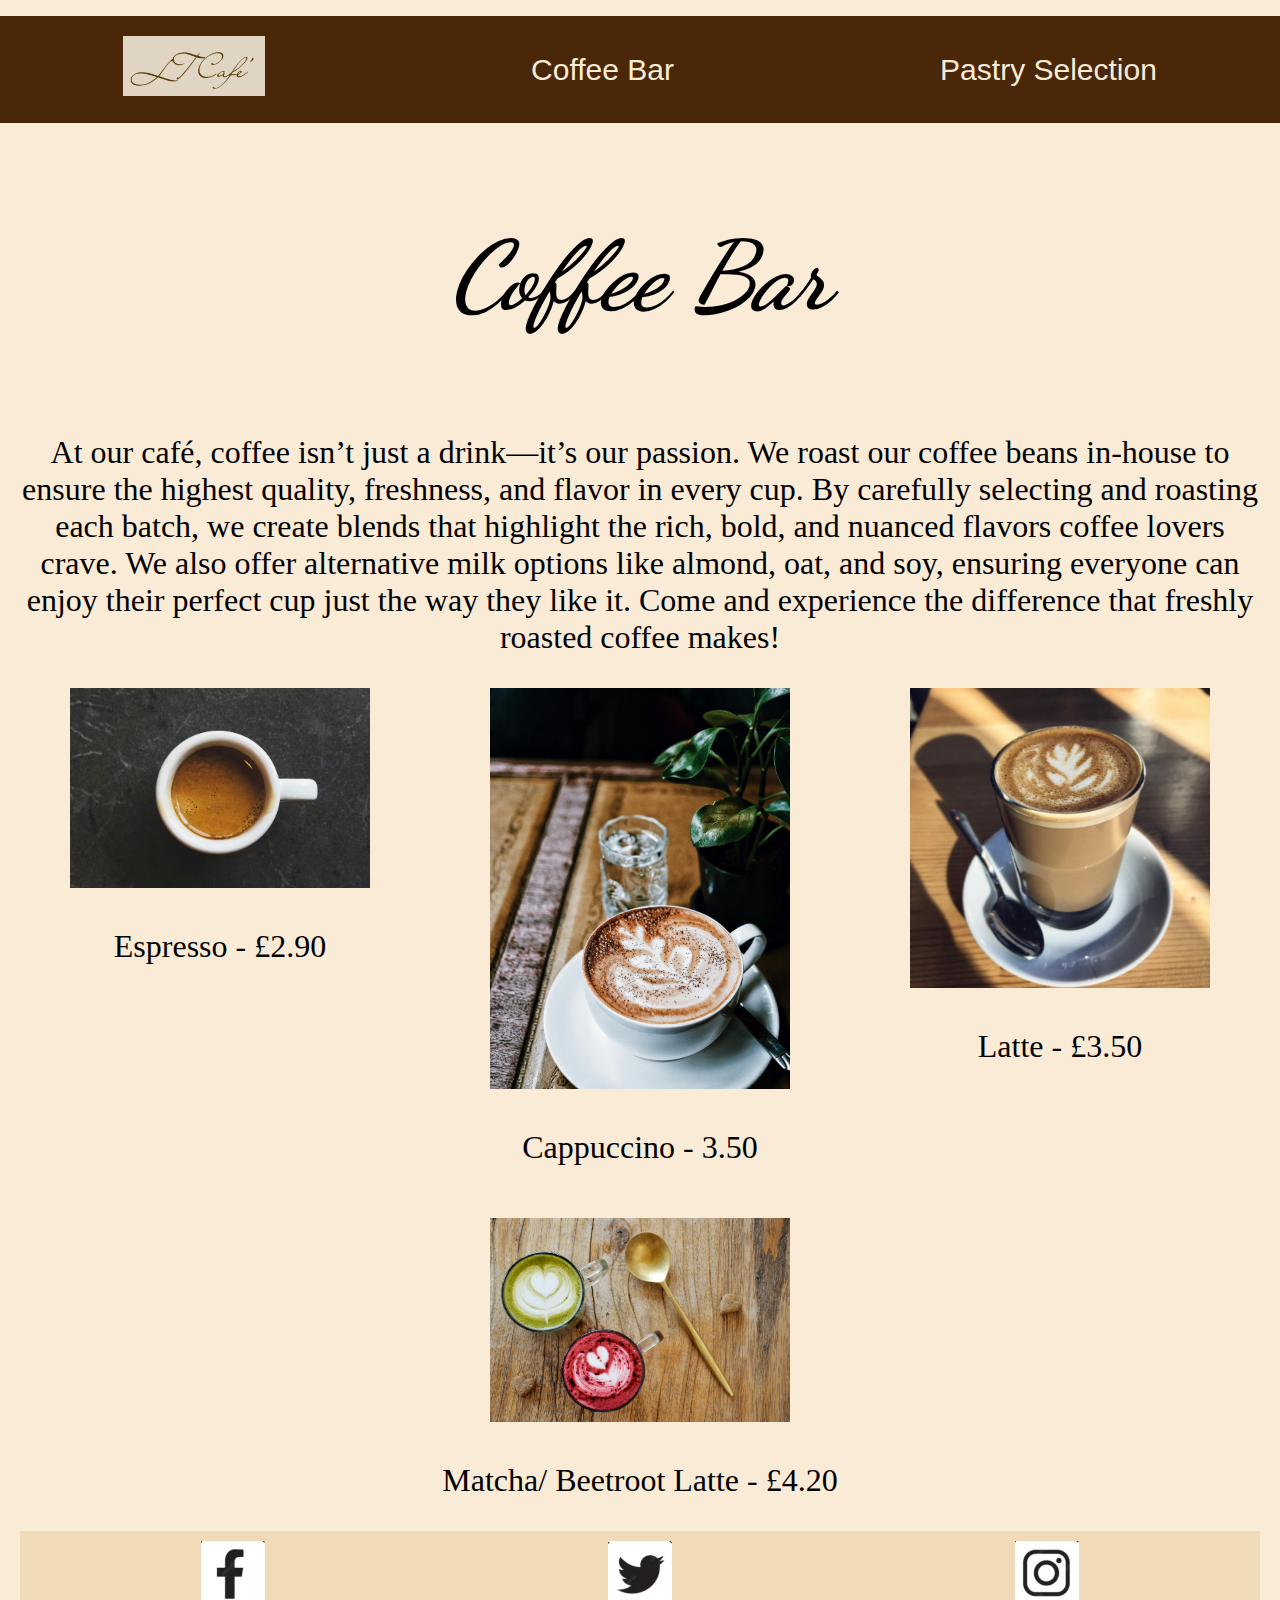
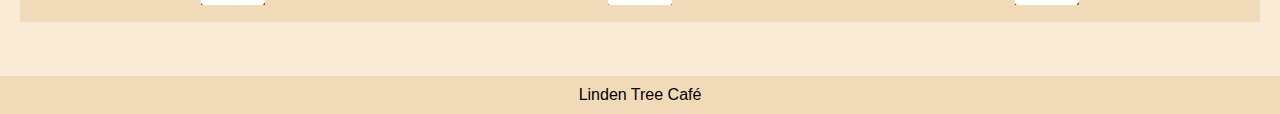
==== coffee.html @ 654322bf "initial commit" ====
<!DOCTYPE html>
<html lang="en">
<head>
    <meta charset="UTF-8">
    <meta name="viewport" content="width=device-width, initial-scale=1.0">
    <title>Coffee Shop</title>
    <link rel="stylesheet" href="style.css">
    <link rel="preconnect" href="https://fonts.googleapis.com">
    <link rel="preconnect" href="https://fonts.gstatic.com" crossorigin>
    <link href="https://fonts.googleapis.com/css2?family=Dancing+Script:wght@400..700&family=Edu+AU+VIC+WA+NT+Pre:wght@400..700&display=swap" rel="stylesheet">
</head>

<body>
    <header>
        <nav>
            <ul>
                <a href="index.html">
                    <img src="images/ltc.png" alt="ltc" class="logo">
                <a href="coffee.html">Coffee Bar</a>
                <a href="pastry.html">Pastry Selection</a>
            </ul>
        </nav>
    </header>

<main>
<h2>Coffee Bar</h2>
<p>At our café, coffee isn’t just a drink—it’s our passion. We roast our coffee beans in-house to ensure the highest quality, freshness, and flavor in every cup. By carefully selecting and roasting each batch, we create blends that highlight the rich, bold, and nuanced flavors coffee lovers crave.

    We also offer alternative milk options like almond, oat, and soy, ensuring everyone can enjoy their perfect cup just the way they like it.
    
    Come and experience the difference that freshly roasted coffee makes!</p>
<div class="coffee-gallery">
    <div>
       <img src="./images/espresso.jpeg" alt="Espresso">
       <p>Espresso - £2.90</p>
    </div>
    <div>
        <img src="./images/cappuccino.jpg" alt="Cappuccino">
        <p>Cappuccino - 3.50</p>
    </div>
    <div>
        <img src="./images/Latte.jpg" alt="Latte">
        <p>Latte  - £3.50</p>
    </div>
    <div>
        <img src="./images/matcha_beetroot.jpeg" alt="Matcha/Beetroot Latte">
        <p>Matcha/ Beetroot Latte - £4.20</p>
    </div>
</div>

<nav>
    <a href="#"><img src="images/facebook-icon.png" alt="Facebook"></a>
    <a href="#"><img src="images/twitter-icon.png" alt="Twitter"></a>
    <a href="#"><img src="images/instagram-icon.png" alt="Instagram"></a>
</nav>

</main>


    <nav>
        <a href="#"><img src="" alt=""></a>
        <a href="#"><img src="" alt=""></a>
        <a href="#"><img src="" alt=""></a>
        <a href="#"><img src="" alt=""></a>
    </nav>
<footer>Linden Tree Café</footer>

</body>
</html>
---- style.css ----
html {
    background-color: antiquewhite;
}

body {
    margin:0 auto;
    width:1280px;
    font-size: 16px;
    font-family:Arial, Helvetica, sans-serif;
    box-sizing:border-box;
    }
    
nav>ul {
    background-color: rgb(73, 39, 8);
    padding: 20px;
    display:flex;
    flex-direction: row;
    justify-content: space-around;
    align-items: center;
    gap: 60px;
}
a {
    color: antiquewhite ;
    font-size: 30px;
    text-decoration: none;
}
header nav a:hover {
    text-decoration: underline;
}

.logo {
    height: 60px;
    width: auto;
}

.center-image {
    display:block;
    margin: 20px auto;
    max-width: 80%;
    height: auto;
}

div h1 {
    margin-top: 60px;
    margin-bottom: 100px;
    font-family: "dancing script";
    font-optical-sizing: auto;
    font-style: italic;
    text-align:center;
    font-size: 4em;
    color: black;
}

h2 {
    margin-top: 60px;
    margin-bottom: 100px;
    font-family: "dancing script";
    font-optical-sizing: auto;
    font-style: italic;
    text-align:center;
    font-size: 3em;
}
main {
    text-align: center;
    padding: 20px;
    font-size: 2em;
    font-family: "Cormorant Garamond", serif;
}

main nav {
    background-color: rgb(241, 218, 184);
    text-align:center;
    padding: 10px;
    display:flex;
    justify-content: space-around;
}

.map {
 border: 1px solid blue;
    display: flex;
    justify-content: center;
}


footer {
    background-color: rgb(241, 218, 184);
    text-align: center;
    padding: 10px;
    margin:0 auto
}

.coffee-gallery {
    display: flex;
    flex-wrap: wrap;
    justify-content:space-around;
    align-content: center;
    gap: 20px;
    margin-top: 20px;
    }

.coffee-gallery div {
    text-align: center;
}

.coffee-gallery img {
    width: 300px;
    height: auto;
}

.pastry-gallery {
    display: flex;
    flex-wrap: wrap;
    justify-content:space-around;
    align-content: center;
    gap: 20px;
    margin-top: 20px;
    }

.pastry-gallery div {
    text-align: center;
}

.pastry-gallery img {
    width: 300px;
    height: auto;
}
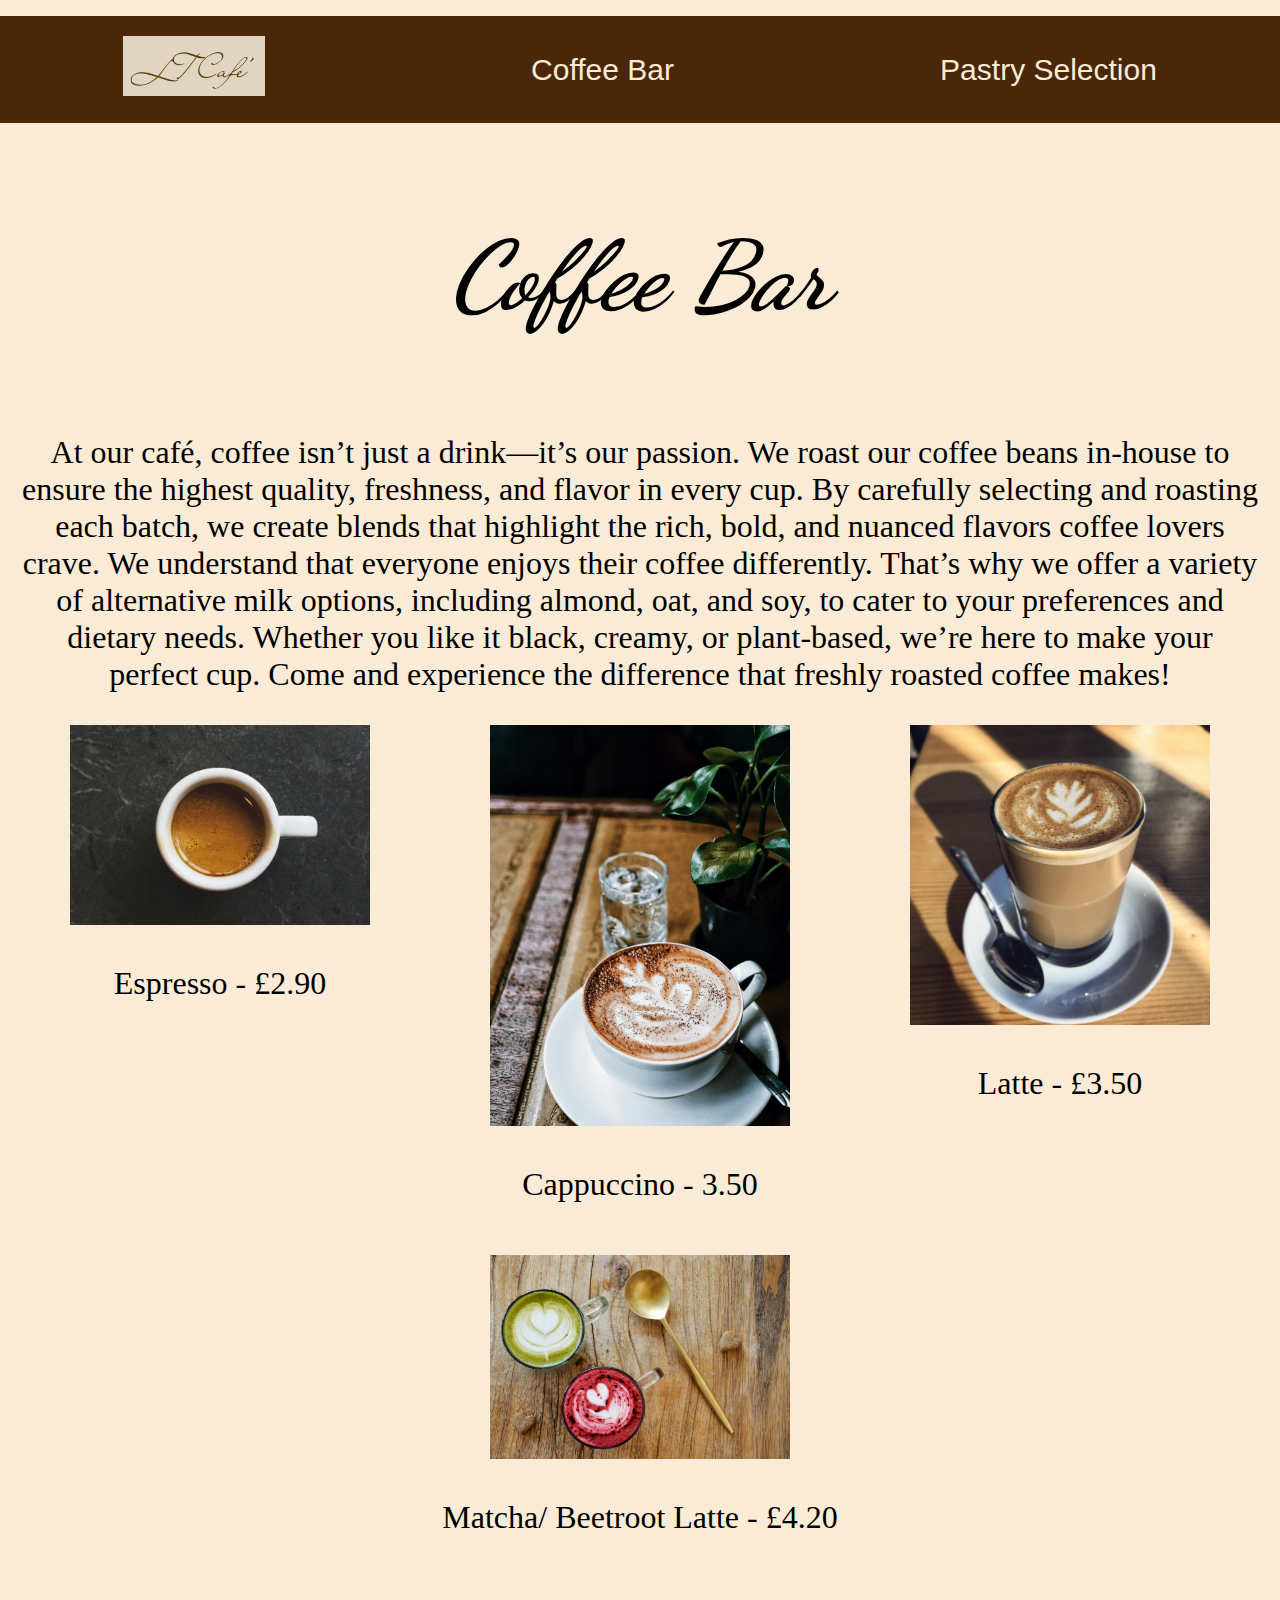
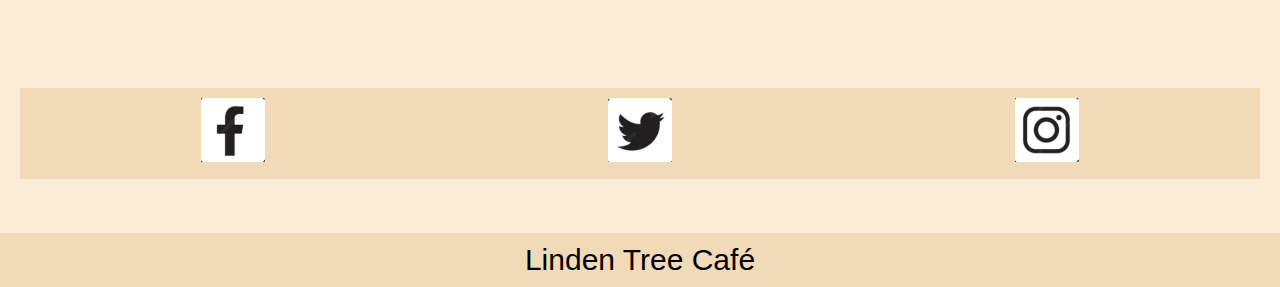
==== commit 14b5ae85: "styling and text changes commit message for your changes. Lines starting" ====
--- a/coffee.html
+++ b/coffee.html
@@ -26,9 +26,10 @@
 <h2>Coffee Bar</h2>
 <p>At our café, coffee isn’t just a drink—it’s our passion. We roast our coffee beans in-house to ensure the highest quality, freshness, and flavor in every cup. By carefully selecting and roasting each batch, we create blends that highlight the rich, bold, and nuanced flavors coffee lovers crave.
 
-    We also offer alternative milk options like almond, oat, and soy, ensuring everyone can enjoy their perfect cup just the way they like it.
+    We understand that everyone enjoys their coffee differently. That’s why we offer a variety of alternative milk options, including almond, oat, and soy, to cater to your preferences and dietary needs. Whether you like it black, creamy, or plant-based, we’re here to make your perfect cup.
     
     Come and experience the difference that freshly roasted coffee makes!</p>
+    
 <div class="coffee-gallery">
     <div>
        <img src="./images/espresso.jpeg" alt="Espresso">
--- a/style.css
+++ b/style.css
@@ -35,7 +35,7 @@
 
 .center-image {
     display:block;
-    margin: 20px auto;
+    margin: 100px auto;
     max-width: 80%;
     height: auto;
 }
@@ -71,22 +71,29 @@
     background-color: rgb(241, 218, 184);
     text-align:center;
     padding: 10px;
+    margin-top: 120px;
     display:flex;
     justify-content: space-around;
 }
 
 .map {
- border: 1px solid blue;
+    display: flex;
+    justify-content: center;
+    }
+
+.address {
+    font-size: 30px;
+    margin: 10px auto;
     display: flex;
     justify-content: center;
 }
-
 
 footer {
     background-color: rgb(241, 218, 184);
     text-align: center;
     padding: 10px;
-    margin:0 auto
+    margin:0 auto;
+    font-size: 30px;
 }
 
 .coffee-gallery {
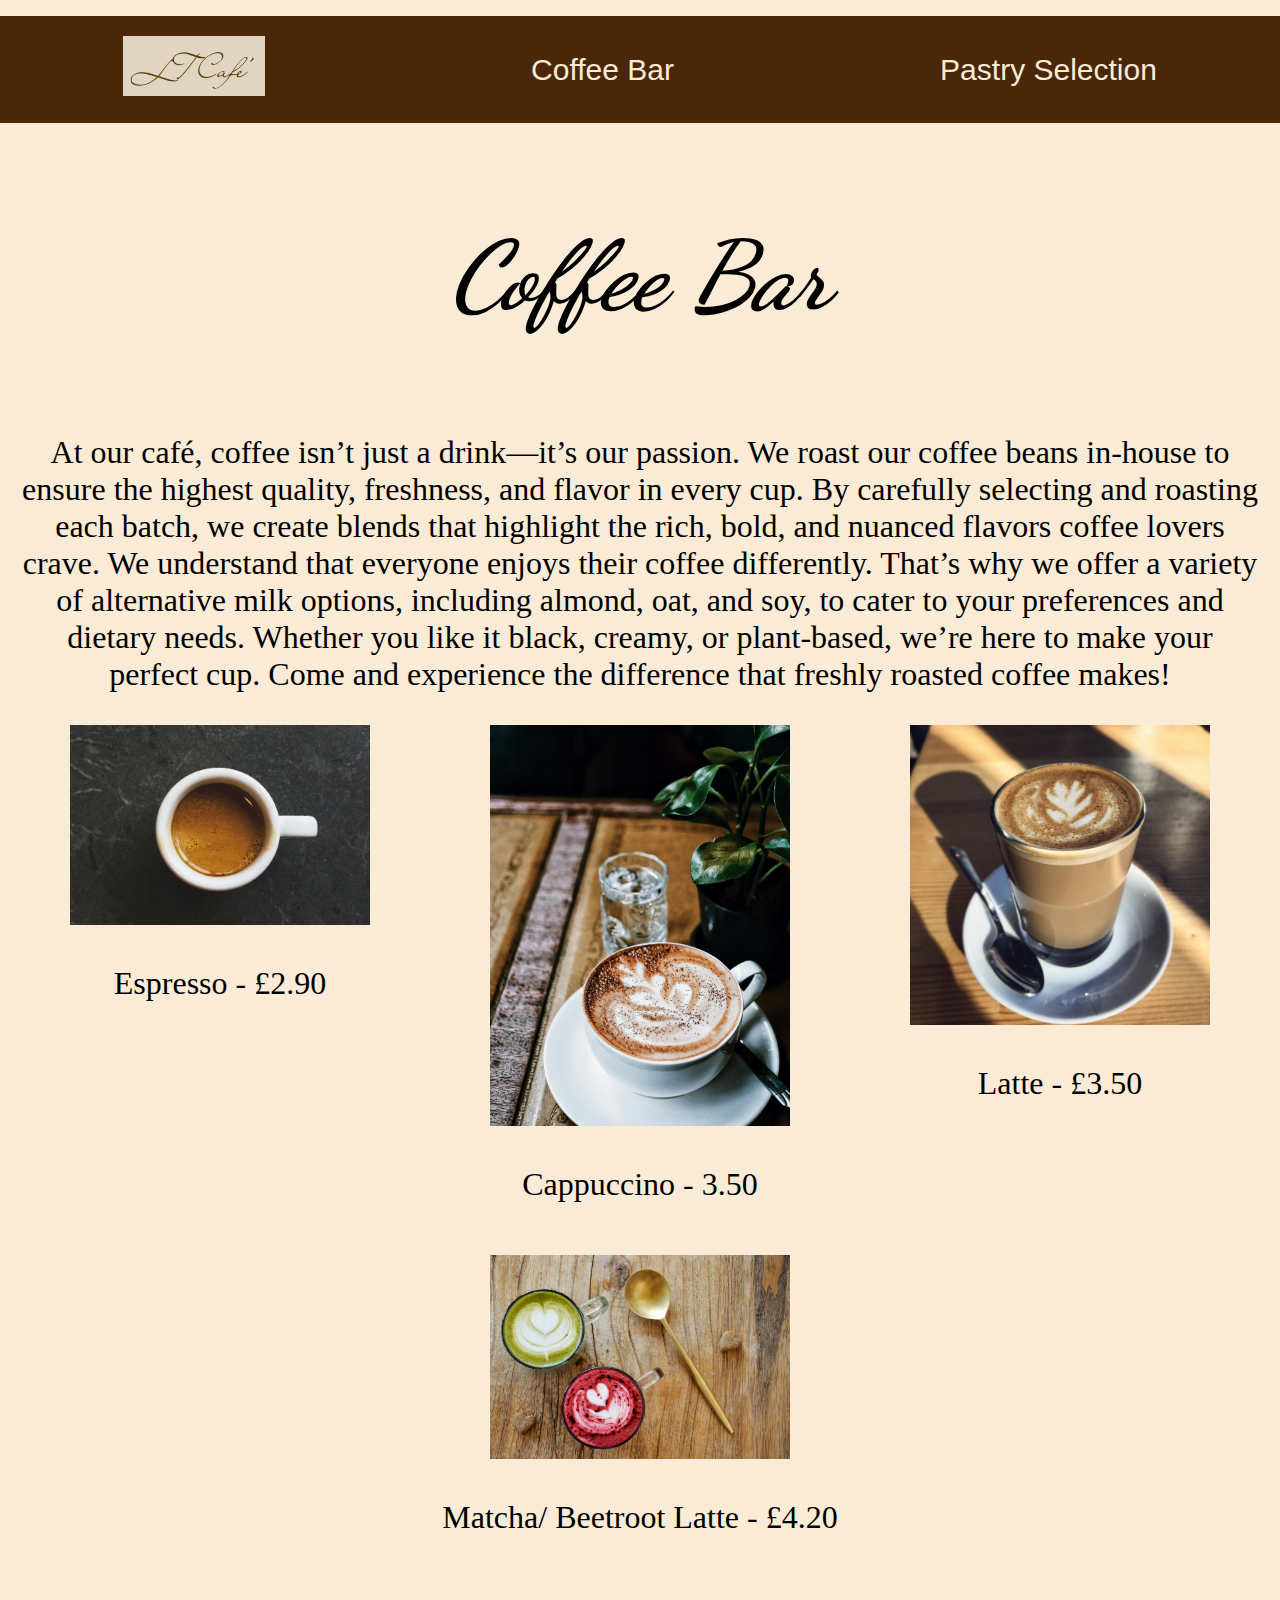
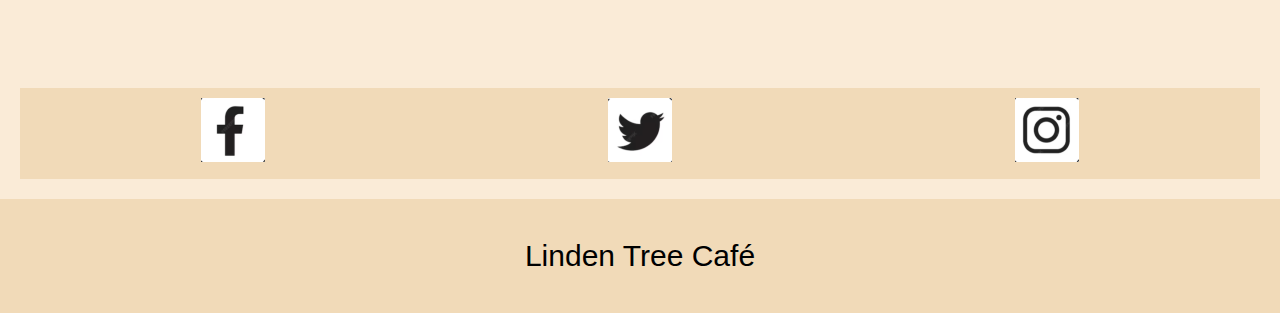
==== commit 9e53db34: "change text and styling" ====
--- a/coffee.html
+++ b/coffee.html
@@ -29,7 +29,7 @@
     We understand that everyone enjoys their coffee differently. That’s why we offer a variety of alternative milk options, including almond, oat, and soy, to cater to your preferences and dietary needs. Whether you like it black, creamy, or plant-based, we’re here to make your perfect cup.
     
     Come and experience the difference that freshly roasted coffee makes!</p>
-    
+
 <div class="coffee-gallery">
     <div>
        <img src="./images/espresso.jpeg" alt="Espresso">
@@ -57,14 +57,9 @@
 
 </main>
 
-
-    <nav>
-        <a href="#"><img src="" alt=""></a>
-        <a href="#"><img src="" alt=""></a>
-        <a href="#"><img src="" alt=""></a>
-        <a href="#"><img src="" alt=""></a>
-    </nav>
-<footer>Linden Tree Café</footer>
+<footer>
+    <p>Linden Tree Café</p>
+</footer>
 
 </body>
 </html>